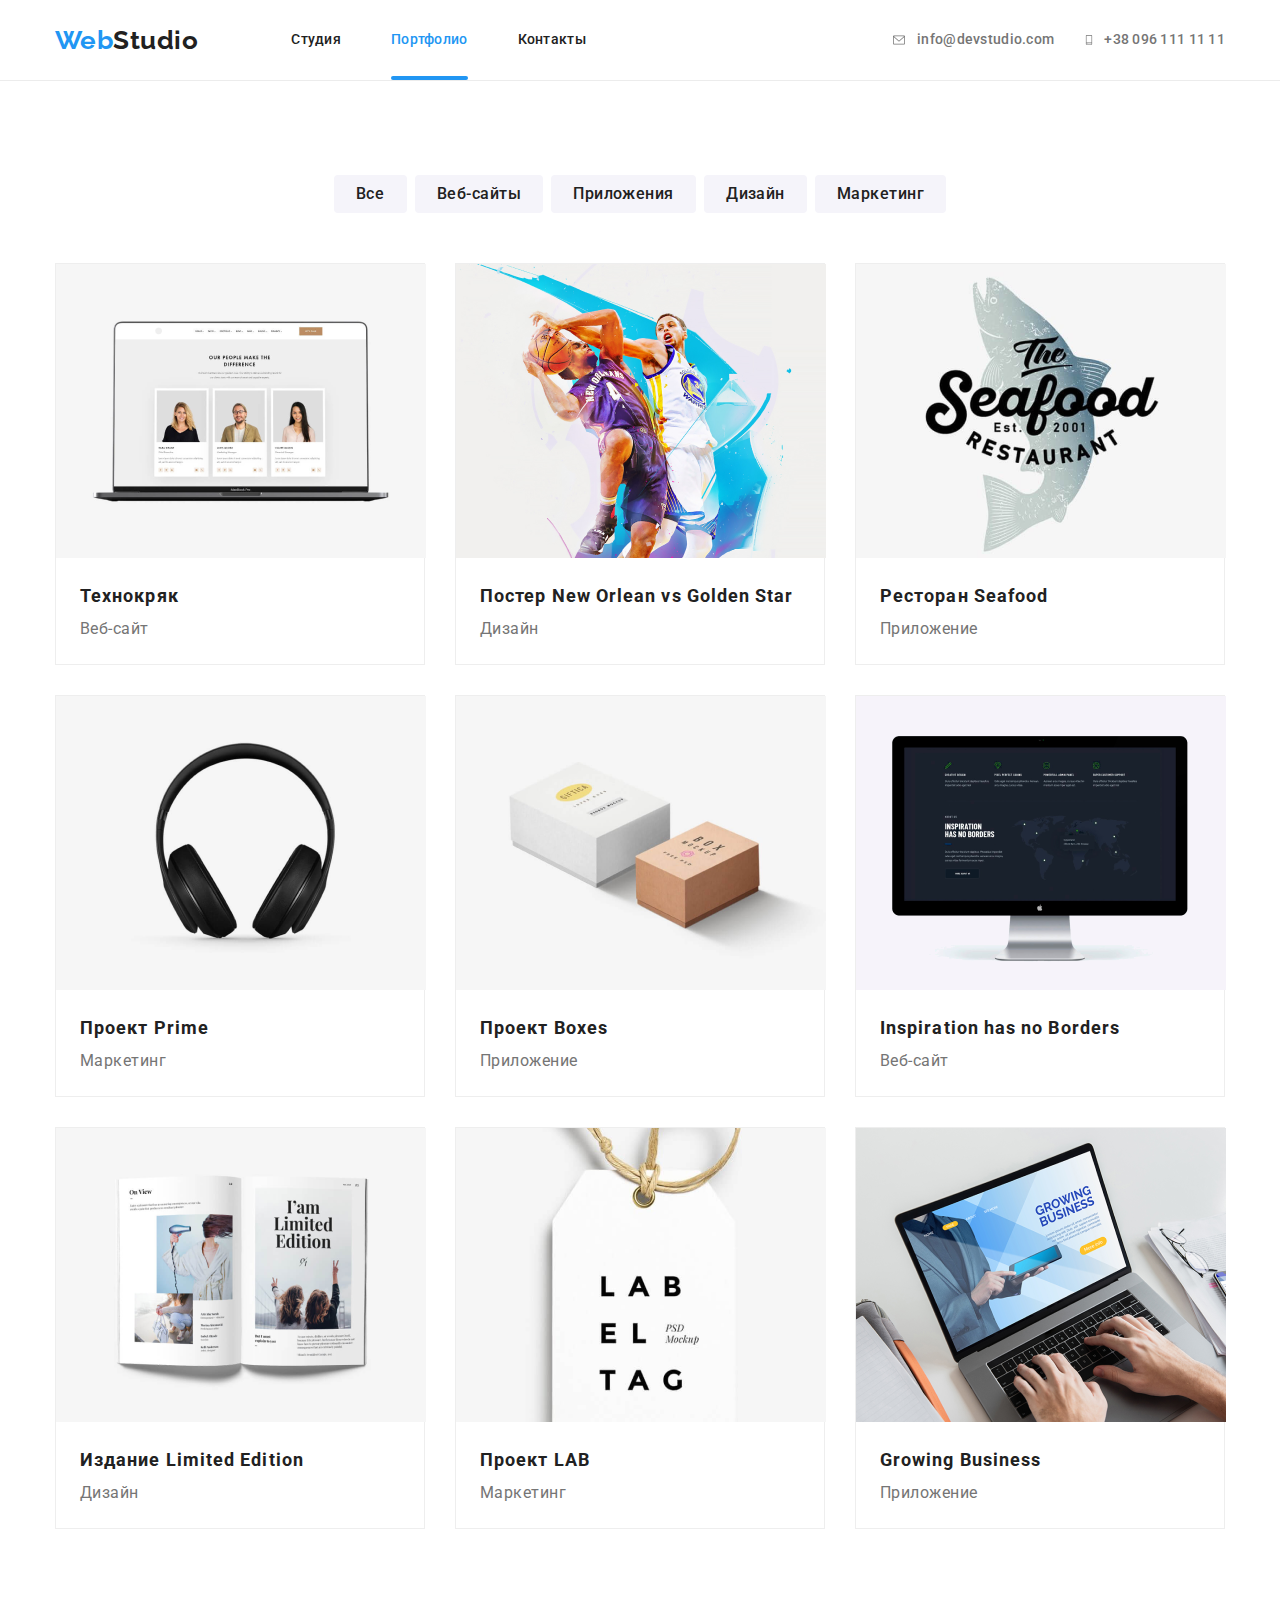
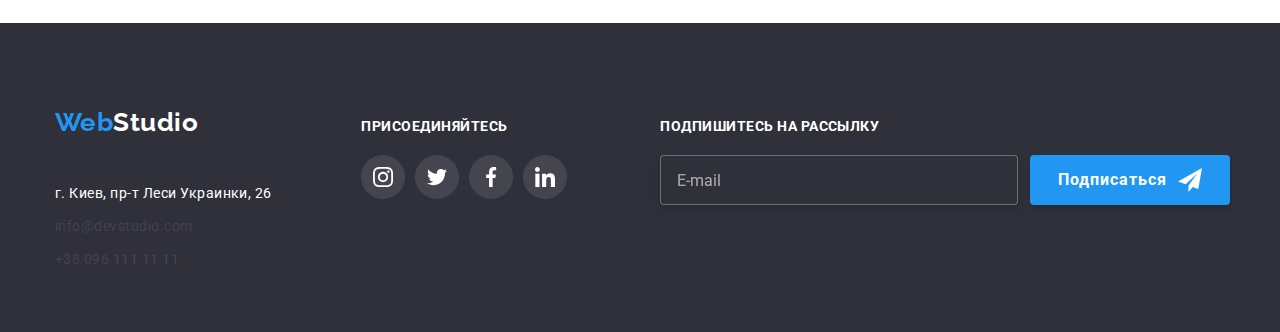
==== portfolio.html @ dbc89865 "В файле index.html подключен минифицированный файл стилей main.min.css из папки css" ====
<!DOCTYPE html>
<html lang="en">

<head>
    <meta charset="UTF-8">
    <meta name="viewport" content="width=device-width, initial-scale=1.0">
    <title>Portfolio</title>
    <link rel="preconnect" href="https://fonts.gstatic.com">
    <link href="https://fonts.googleapis.com/css2?family=Raleway:wght@700&family=Roboto:wght@400;500;700;900&display=swap" rel="stylesheet">
    <link rel="stylesheet" href="https://cdnjs.cloudflare.com/ajax/libs/modern-normalize/1.0.0/modern-normalize.min.css">
    <link rel="stylesheet" href="./css/portfolio.min.css">
</head>

<body>
    <!--Header-->
    <header class="header-page">
        <div class="header container">
            <nav class="main-nav">
                <a class="logo-name" href="./index.html"><span class="first-logo-name">Web</span><span class="second-logo-name">Studio</span> 
                </a>
                <ul class="site-nav list">
                    <li class="item">
                        <a class="link" href="./index.html">Студия</a>
                    </li>
                    <li class="item">
                        <a class="link current" href="./portfolio.html">Портфолио</a>
                    </li>
                    <li class="item">
                        <a class="link" href="">Контакты</a>
                    </li>
                </ul>
            </nav>
        <div class="contact">
            <div class="contact-case">
                <a class="contact link" href="mailto:info@devstudiio.com">
                    <svg class="contact-icon" width="16" height="12">
                        <use href="./imeges/sprite.svg#mail"></use>
                    </svg>
                    info@devstudio.com
                </a>
            </div>
            <div class="contact-case">
                <a class="contact link" href="tel:+380961111111">
                    <svg class="contact-icon" width="10" height="16">
                        <use href="./imeges/sprite.svg#tel"></use>
                    </svg>
                    +38 096 111 11 11
                </a>
            </div>
        </div> 
        </div> 
    </header>

<main>
        <!--projects-->
<section class="section button">
    <div class="container">
        <h2 class="visually-hidden">Портфолио</h2>
        <ul class="button-portfolio list">
            <li  class="link-list item">
                <button class="links-btn oll" type="button">Все</button>
            </li>
            <li  class="link-list item">
                <button class="links-btn web" type="button">Веб-сайты</button>
            </li>
            <li  class="link-list item">
                <button class="links-btn application" type="button">Приложения</button>
            </li>
            <li  class="link-list item">
                <button class="links-btn design" type="button">Дизайн</button>
            </li>
            <li  class="link-list item">
                <button class="links-btn marketing" type="button">Маркетинг</button>
            </li>
        </ul>
        <ul class="button list">
            <li class="button item">
                <a class="button link" href=""> 
                <div class="card-thumb">
                    <img class="card-img" src="./imeges2/img-1.jpg" alt="Технокряк" width="370" height="294">
                    <p class="card-text">Технокряк это современная площадка распространения коронавируса. Компании используют эту платформу для цифрового 
                    шпионажа и атак на защищённые сервера конкурентов.</p>       
                </div>
                <div class="button-list-wrapper">
                <h2 class="project-img">Технокряк</h2>
                <p class="project-type">Веб-сайт</p>     
                </div>
                </a>
            </li> 
            <li class="button item">
                <a class="button link" href="">
                <div class="card-thumb">
                    <img src="./imeges2/img-2.jpg" alt="Постер New Orlean vs Golden Star" width="370" height="294">
                    <p class="card-text">Технокряк это современная площадка распространения коронавируса. Компании используют эту платформу для цифрового 
                    шпионажа и атак на защищённые сервера конкурентов.</p>       
                </div>
                <div class="button-list-wrapper">
                <h2 class="project-img">Постер New Orlean vs Golden Star</h2>
                <p class="project-type">Дизайн</p>
                </div>
                </a>
            </li>
            <li class="button item">
                <a class="button link" href="">
                <div class="card-thumb">
                    <img src="./imeges2/img-3.jpg" alt="Ресторан Seafood" width="370" height="294">
                    <p class="card-text">Технокряк это современная площадка распространения коронавируса. Компании используют эту платформу для цифрового 
                    шпионажа и атак на защищённые сервера конкурентов.</p>       
                </div>
                <div class="button-list-wrapper">
                <h2 class="project-img">Ресторан Seafood</h2>
                <p class="project-type">Приложение</p>
                </div>
                </a>
            </li>
            <li class="button item">
                <a class="button link" href="">
                <div class="card-thumb">
                    <img src="./imeges2/img-4.jpg" alt="Ресторан Seafood" width="370" height="294">
                    <p class="card-text">Технокряк это современная площадка распространения коронавируса. Компании используют эту платформу для цифрового 
                    шпионажа и атак на защищённые сервера конкурентов.</p>       
                    </div>
                <div class="button-list-wrapper">
                <h2 class="project-img">Проект Prime</h2>
                <p class="project-type">Маркетинг</p>
                </div>
                </a>
            </li>
            <li class="button item">
                <a class="button link" href="">
                    <div class="card-thumb">
                        <img src="./imeges2/img-5.jpg" alt="Ресторан Seafood" width="370" height="294">
                        <p class="card-text">Технокряк это современная площадка распространения коронавируса. Компании используют эту платформу для цифрового 
                        шпионажа и атак на защищённые сервера конкурентов.</p>       
                    </div>
                <div class="button-list-wrapper">
                <h2 class="project-img">Проект Boxes</h2>
                <p class="project-type">Приложение</p>
                </div>
                </a>
            </li>
            <li class="button item">
                <a class="button link" href="">
                    <div class="card-thumb">
                        <img src="./imeges2/img-6.jpg" alt="Ресторан Seafood" width="370" height="294">
                        <p class="card-text">Технокряк это современная площадка распространения коронавируса. Компании используют эту платформу для цифрового 
                        шпионажа и атак на защищённые сервера конкурентов.</p>       
                    </div>
                <div class="button-list-wrapper">
                <h2 class="project-img">Inspiration has no Borders</h2>
                <p class="project-type">Веб-сайт</p>
                </div>
                </a>
            </li>
            <li class="button item">
                <a class="button link" href="">
                    <div class="card-thumb">
                        <img src="./imeges2/img-7.jpg" alt="Ресторан Seafood" width="370" height="294">
                        <p class="card-text">Технокряк это современная площадка распространения коронавируса. Компании используют эту платформу для цифрового 
                        шпионажа и атак на защищённые сервера конкурентов.</p>       
                    </div>
                <div class="button-list-wrapper">
                <h2 class="project-img">Издание Limited Edition</h2>
                <p class="project-type">Дизайн</p>
                </div>
                </a>
            </li>
            <li class="button item">
                <a class="button link" href="">
                    <div class="card-thumb">
                        <img src="./imeges2/img-8.jpg" alt="Ресторан Seafood" width="370" height="294">
                        <p class="card-text">Технокряк это современная площадка распространения коронавируса. Компании используют эту платформу для цифрового 
                        шпионажа и атак на защищённые сервера конкурентов.</p>       
                    </div>
                <div class="button-list-wrapper">
                <h2 class="project-img">Проект LAB</h2>
                <p class="project-type">Маркетинг</p>
                </div>
                </a>
            </li>
            <li class="button item">
                <a class="button link" href="">
                    <div class="card-thumb">
                        <img src="./imeges2/img-9.jpg" alt="Ресторан Seafood" width="370" height="294">
                        <p class="card-text">Технокряк это современная площадка распространения коронавируса. Компании используют эту платформу для цифрового 
                        шпионажа и атак на защищённые сервера конкурентов.</p>       
                    </div>
                <div class="button-list-wrapper">
                <h2 class="project-img">Growing Business</h2>
                <p class="project-type">Приложение</p>
                </div>
                </a>
            </li>
            </ul> 
    </div>
</section>
</main>
   <!--contact-->
   <footer class="footer">
    <div class="footer-page container">
        <div class="address-container">
        <a class="logo-name" href="index.html"><span class="first-logo-name">Web</span><span
                class="third-logo-name">Studio</span> </a>
        <address class="address">
            <ul class="address list">
                <li class="item"> <a class="link street" href="https://goo.gl/maps/psgdGGSvyjgULsp37" target="blank">г. Киев, пр-т Леси Украинки, 26</a>
                </li>
                <li class="footer-contact item"><a class="link" href="mailto:info@devstudio.com">info@devstudio.com</a>
                </li>
                <li class="footer-contact item"><a class="link" href="tel:+380961111111">+38 096 111 11 11</a>
                </li>
            </ul>  
        </address>
    </div>
    <div class="join">
        <p class="transition">Присоединяйтесь</p>
        <ul class="social-list list">
            <li class="social-list item">
                <a class="footer-social-list link" href="https://www.instagram.com/" target="_blank" rel="noreferrer noopener">
                    <svg class="footer-social-list-icon" width="20px" height="20px">
                        <use href="./imeges/sprite.svg#instagram"></use>
                    </svg>
                </a>
            </li>
            <li class="social-list item">
                <a class="footer-social-list link" href="https://www.twitter.com/" target="_blank" rel="noreferrer noopener">
                    <svg class="footer-social-list-icon" width="20px" height="20px">
                        <use href="./imeges/sprite.svg#twitter"></use>
                    </svg>
                </a>
            </li>
            <li class="social-list item">
                <a class="footer-social-list link" href="https://www.facebook.com/" target="_blank" rel="noreferrer noopener">
                    <svg class="footer-social-list-icon" width="20px" height="20px">
                        <use href="./imeges/sprite.svg#facebook"></use>
                    </svg>
                </a>
            </li>
            <li class="social-list item">
                <a class="footer-social-list link" href="https://www.linkedin.com/" target="_blank" rel="noreferrer noopener">
                    <svg class="footer-social-list-icon" width="20px" height="20px">
                        <use href="./imeges/sprite.svg#linkedin"></use>
                    </svg>
                </a>
            </li>
        </ul>
    </div>
    <form action="" class="subscribe-box">
        <div class="subscribe">
         <p class="transition">Подпишитесь на рассылку</p>
         <input class="subscribe-email" type="text" name="email" placeholder="E-mail">
     </div>
     <button class="modal-form-btn" type="submit">Подписаться 
         <svg class="icon-send" width="24px" height="24px"><use href="./imeges/sprite.svg#icon-send"></use></svg>
     </button> 
 </form>
 </div>
 </div>
</footer>
</body>

</html>
---- css/portfolio.min.css ----
.header-page{border-bottom:1px solid #ececec;background-color:var(--white)}.header.container{display:flex;align-items:center}.logo-name{margin-right:93px;padding-top:24px;padding-bottom:24px;font-family:Raleway, sans-serif;font-weight:700;font-size:26px;line-height:1.19;text-decoration:none}.first-logo-name{color:var(--accent-text)}.second-logo-name{color:var(--main-text-color)}.main-nav{display:flex;align-items:center}.site-nav.list{display:flex;margin-top:0;margin-bottom:0}.site-nav .link{display:block;padding-top:32px;padding-bottom:32px;color:var(--main-text-color);transition:color color var(--timing-fn)}.site-nav .link:hover,.site-nav .link:focus{color:var(--accent-text)}.site-nav .item:not(:last-child){margin-right:50px}.contact{display:flex;margin-left:auto;color:var(--title-text-color)}.contact-icon{fill:currentColor}.contact-case:not(:last-child){margin-right:30px}.contact.link{align-items:center;padding-top:32px;padding-bottom:32px;transition:color var(--timing-fn)}.contact-icon{margin-right:10px}.contact.link:hover,.contact.link:focus{color:var(--accent-text);transition:color var(--timing-fn)}.contact.link:hover .contact-icon,.contact.link:focus .contact-icon{fill:var(--accent-text)}.contact-case{display:flex;align-items:center}.site-nav.list{padding-left:0}.site-nav.list,.contact.link{font-weight:500;font-size:14px;line-height:1.14;letter-spacing:0.02em}.link.current{color:var(--accent-text);position:relative}.link.current::after{position:absolute;bottom:0;left:0;display:block;content:"";width:100%;height:4px;background-color:var(--accent-text);border-radius:2px}.social-list.list{display:flex;justify-content:space-between;width:206px;margin:0 auto;margin-bottom:30px;padding-left:0}.social-list.link{display:flex;justify-content:center;align-items:center;width:44px;height:44px;border-radius:50%;transition:background-color var(--timing-fn)}.social-list-icon{fill:#afb1b8;transition:fill var(--timing-fn)}.social-list.link:hover,.social-list.link:focus{background-color:var(--accent-text);transition:background-color 250ms cubic-bezier(0.4, 0, 0.2, 1)}.social-list.link:hover .social-list-icon,.social-list.link:focus .social-list-icon{fill:var(--white);transition:fill var(--timing-fn)}.footer{padding-top:60px;padding-bottom:60px;background-color:var(--background-hero-section)}.footer-page.container{display:flex;align-items:baseline}.address-container>.logo-name{margin-bottom:20px;display:block}.third-logo-name{color:#ffffff}.address-container{margin-right:70px}.address{color:var(--white);font-style:normal;font-weight:400;font-size:14px;line-height:1.7}.address>.list{padding-left:0;margin-top:0;margin-bottom:0}.address.list>.item:not(:last-child){margin-bottom:9px}.footer-contact.item{display:block}.address.list .link.street{color:var(--white)}.address.list .link{color:var(--footer-link-color)}.transition{margin-top:0;margin-bottom:20px;text-transform:uppercase;color:var(--white);font-weight:700;font-size:14px;line-height:1.14}.join{margin-right:93px}.join .social-list.list{margin-bottom:0}.footer-social-list.link{display:flex;justify-content:center;align-items:center;background-color:var(--footer-link-color);border-radius:50%;width:44px;height:44px;transition:background-color var(--timing-fn)}.footer-social-list.link:focus,.footer-social-list.link:hover{background-color:var(--accent-text);transition:background-color var(--timing-fn)}.footer-social-list-icon{fill:var(--white)}.subscribe-box{display:flex;align-items:flex-end}.subscribe{margin-right:12px}.subscribe-email{padding-left:16px;width:358px;height:50px;border:1px solid rgba(255,255,255,0.3);filter:drop-shadow(0px 4px 4px rgba(0,0,0,0.15));border-radius:4px;background-color:var(--background-hero-section)}.subscribe-email::placeholder{font-weight:400;font-size:16px;line-height:1.25;color:rgba(255,255,255,0.6)}.subscribe-email:focus{outline:none}.icon-send{fill:currentColor}.subscribe-box .modal-form-btn{display:flex;justify-content:space-between;align-items:center;padding:10px 28px}.modal-form-btn{display:inline-block;padding:10px 32px;border-radius:4px;box-shadow:0px 4px 4px rgba(0,0,0,0.15);border:0px solid transparent;min-width:200px;color:var(--white);background-color:var(--accent-text);font-family:Roboto, sans-serif;font-weight:700;font-size:16px;line-height:1.88;letter-spacing:0.06em;cursor:pointer}.section.button{padding-top:94px;padding-bottom:94px}.button-portfolio.list{display:flex;justify-content:center;margin-top:0;margin-bottom:50px;padding-left:0}.button-portfolio .links-btn{display:inline-block;color:var(--main-text-color);background-color:var(--background-team-section);border-radius:4px;border:0 solid transparent;padding:6px 22px;font-family:Roboto;font-weight:500;font-size:16px;line-height:1.63;letter-spacing:0.03em;transition:background-color var(--timing-fn)}.button-portfolio .links-btn:hover,.button-portfolio .links-btn:focus{box-sizing:border-box;color:var(--white);background-color:var(--accent-text);box-shadow:0px 3px 1px rgba(0,0,0,0.1),0px 1px 2px rgba(0,0,0,0.08),0px 2px 2px rgba(0,0,0,0.12);cursor:pointer;transition:background-color var(--timing-fn)}.button-portfolio.list>.link-list.item:not(:last-child){margin-right:8px}.links-btn.oll{min-width:73px}.links-btn.web{min-width:128px}.links-btn.application{min-width:145px}.links-btn.design{min-width:103px}.links-btn.marketing{min-width:130px}.button.list{display:flex;flex-wrap:wrap;margin-top:0;margin-bottom:0;padding-left:0}.button.item{width:calc((100% - 60px) / 3);margin-right:30px;border:1px solid #eeeeee}.button.item:nth-child(3n){margin-right:0}.button.item:not(:nth-last-child(-n+3)){margin-bottom:30px}.button.link{display:inline-block;transition:box-shadow var(--timing-fn)}.button.link:hover,.button.link:focus{box-shadow:0px 1px 1px rgba(0,0,0,0.12),0px 4px 4px rgba(0,0,0,0.06),1px 4px 6px rgba(0,0,0,0.16);cursor:pointer;transition:box-shadow var(--timing-fn)}.card-thumb{position:relative;overflow:hidden}.card-thumb::before{content:'';position:absolute;width:100%;height:100%;background-color:rgba(33,150,243,0.9);transform:translateY(100%);transition:transform var(--timing-fn)}.button.link:hover .card-thumb::before,.button.link:focus .card-thumb::before{transform:translateY(0);transition:transform var(--timing-fn)}.card-text{position:absolute;top:63px;left:24px;width:322px;margin:0;padding:0;font-weight:400;font-size:18px;line-height:1.56;color:var(--white);transform:translateY(163%);transition:transform var(--timing-fn)}.button.link:hover .card-text,.button.link:focus .card-text{transform:translateY(0);transition:transform var(--timing-fn)}.button-list-wrapper{padding:20px 24px}.project-img{margin-top:0;margin-bottom:0;color:var(--main-text-color);font-weight:700;font-size:18px;line-height:2;letter-spacing:0.06em}.project-type{margin-top:0;margin-bottom:0;color:var(--title-text-color);font-weight:400;font-size:16px;line-height:1.88}body{background-color:var(--background-priority-section);color:var(--main-text-color);font-family:Roboto, sans-serif;letter-spacing:0.03em}.list{list-style:none}.link{text-decoration:none;transition:color var(--timing-fn)}.section-title{margin-top:0;margin-bottom:50px;color:var(--main-text-color);font-weight:700;font-size:36px;line-height:1.16;text-align:center}.section{padding-bottom:94px}.container{margin-left:auto;margin-right:auto;padding-left:15px;padding-right:15px;width:1200px}img{display:block}:root{--main-text-color: #212121;--title-text-color: #757575;--accent-text: #2196f3;--white: #ffffff;--background-body-section: #e5e5e5;--background-team-section: #f5f4fa;--background-hero-section: #2f303a;--footer-link-color: rgba(255, 255, 255, 0.6);--footer-link-color: rgb(255, 255, 255, 0.1);--timing-fn: 250ms cubic-bezier(0.4, 0, 0.2, 1)}.visually-hidden{position:absolute;width:1px;height:1px;margin:-1px;border:0;padding:0;white-space:nowrap;clip-path:inset(100%);clip:rect(0 0 0 0);overflow:hidden}
/*# sourceMappingURL=portfolio.min.css.map */
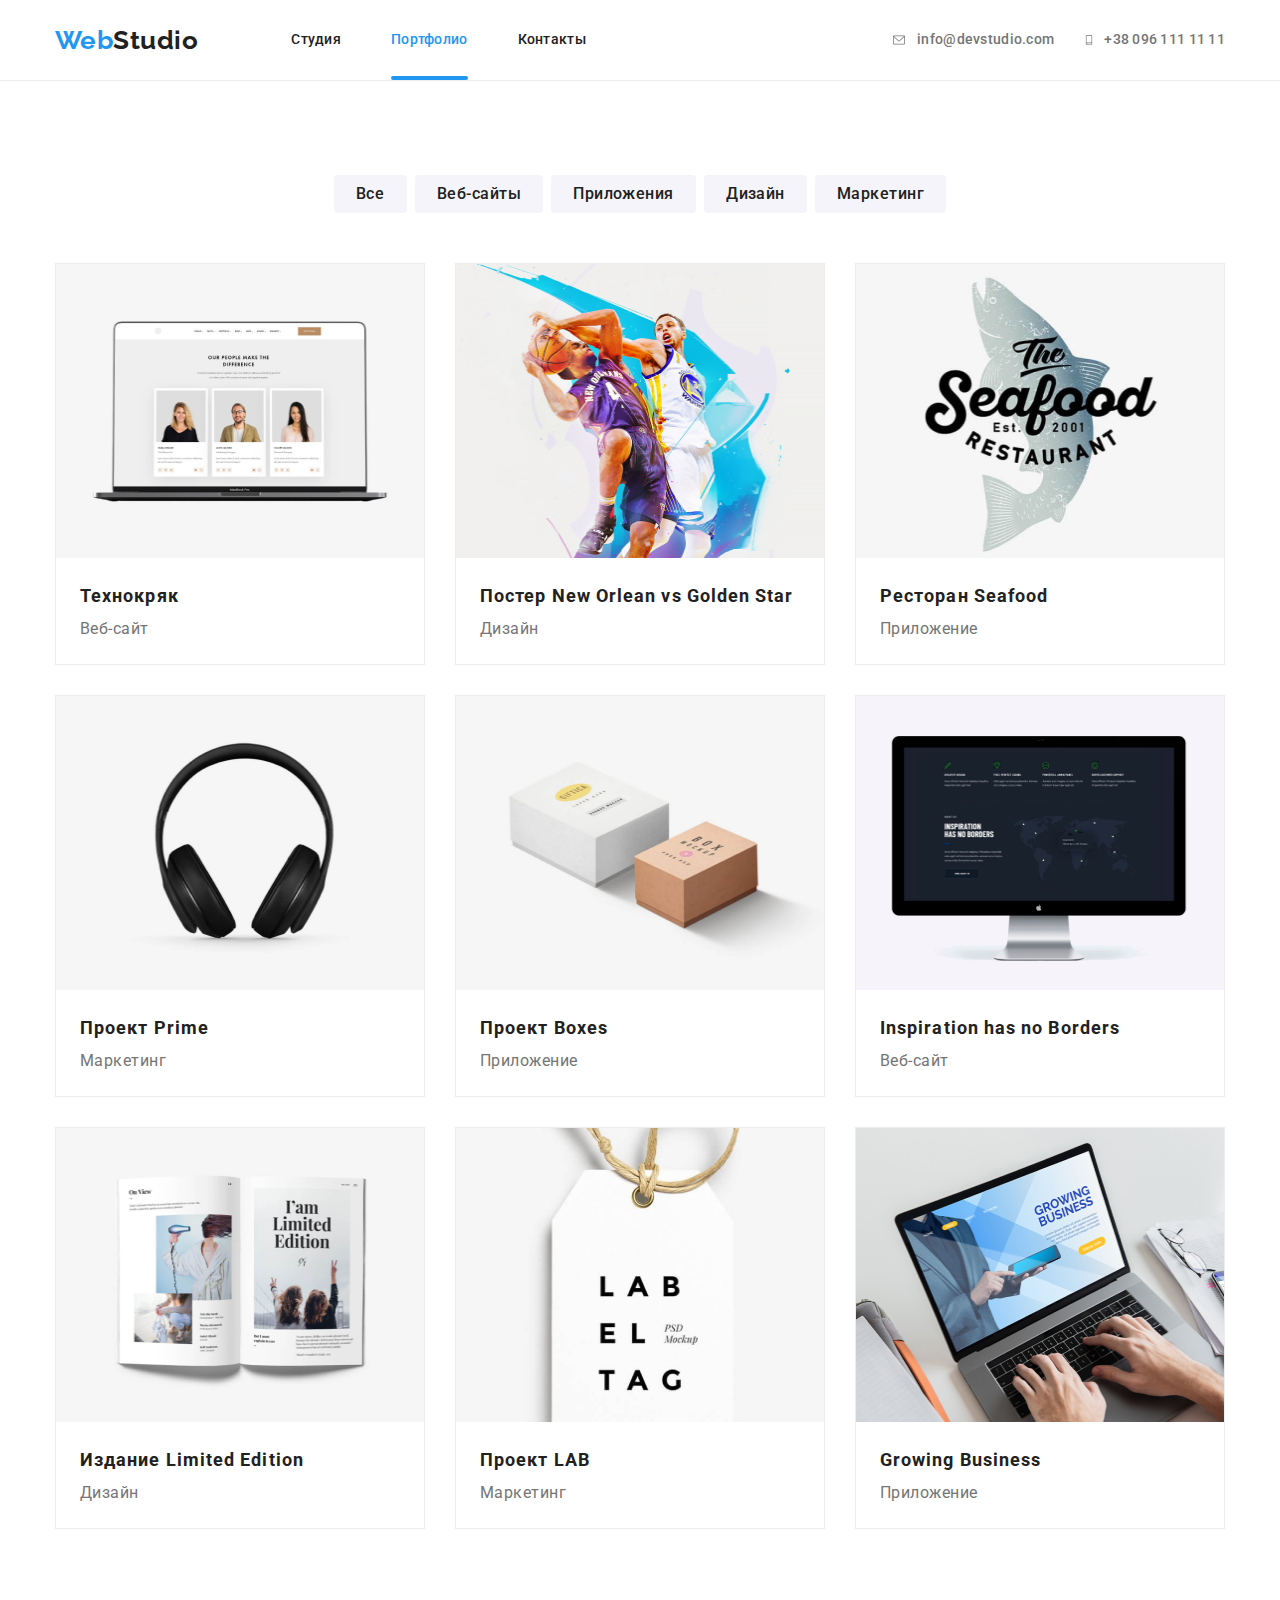
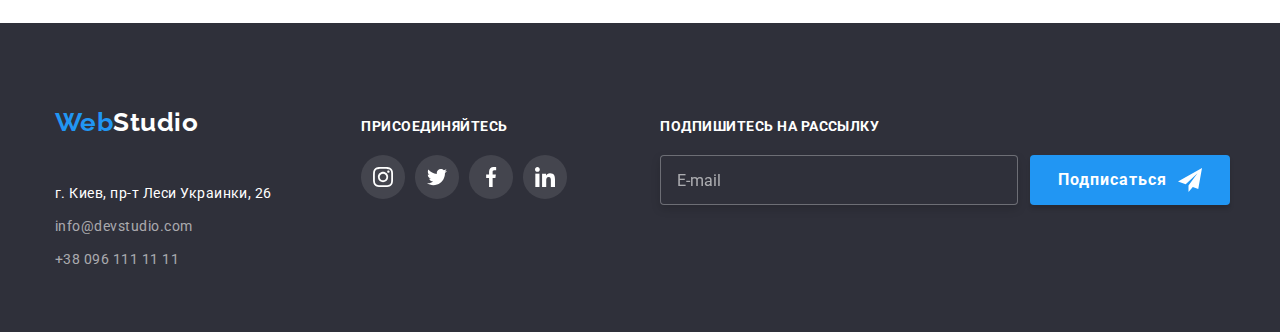
==== commit 0adeeefb: "внесены изменения в шрифты" ====
--- a/portfolio.html
+++ b/portfolio.html
@@ -77,7 +77,7 @@
             <li class="button item">
                 <a class="button link" href=""> 
                 <div class="card-thumb">
-                    <img class="card-img" src="./imeges2/img-1.jpg" alt="Технокряк" width="370" height="294">
+                    <img class="card-img" src="./imeges2/img-1.jpg" alt="Технокряк" width="368" height="294">
                     <p class="card-text">Технокряк это современная площадка распространения коронавируса. Компании используют эту платформу для цифрового 
                     шпионажа и атак на защищённые сервера конкурентов.</p>       
                 </div>
@@ -90,7 +90,7 @@
             <li class="button item">
                 <a class="button link" href="">
                 <div class="card-thumb">
-                    <img src="./imeges2/img-2.jpg" alt="Постер New Orlean vs Golden Star" width="370" height="294">
+                    <img src="./imeges2/img-2.jpg" alt="Постер New Orlean vs Golden Star" width="368" height="294">
                     <p class="card-text">Технокряк это современная площадка распространения коронавируса. Компании используют эту платформу для цифрового 
                     шпионажа и атак на защищённые сервера конкурентов.</p>       
                 </div>
@@ -103,7 +103,7 @@
             <li class="button item">
                 <a class="button link" href="">
                 <div class="card-thumb">
-                    <img src="./imeges2/img-3.jpg" alt="Ресторан Seafood" width="370" height="294">
+                    <img src="./imeges2/img-3.jpg" alt="Ресторан Seafood" width="368" height="294">
                     <p class="card-text">Технокряк это современная площадка распространения коронавируса. Компании используют эту платформу для цифрового 
                     шпионажа и атак на защищённые сервера конкурентов.</p>       
                 </div>
@@ -116,7 +116,7 @@
             <li class="button item">
                 <a class="button link" href="">
                 <div class="card-thumb">
-                    <img src="./imeges2/img-4.jpg" alt="Ресторан Seafood" width="370" height="294">
+                    <img src="./imeges2/img-4.jpg" alt="Ресторан Seafood" width="368" height="294">
                     <p class="card-text">Технокряк это современная площадка распространения коронавируса. Компании используют эту платформу для цифрового 
                     шпионажа и атак на защищённые сервера конкурентов.</p>       
                     </div>
@@ -129,7 +129,7 @@
             <li class="button item">
                 <a class="button link" href="">
                     <div class="card-thumb">
-                        <img src="./imeges2/img-5.jpg" alt="Ресторан Seafood" width="370" height="294">
+                        <img src="./imeges2/img-5.jpg" alt="Ресторан Seafood" width="368" height="294">
                         <p class="card-text">Технокряк это современная площадка распространения коронавируса. Компании используют эту платформу для цифрового 
                         шпионажа и атак на защищённые сервера конкурентов.</p>       
                     </div>
@@ -142,7 +142,7 @@
             <li class="button item">
                 <a class="button link" href="">
                     <div class="card-thumb">
-                        <img src="./imeges2/img-6.jpg" alt="Ресторан Seafood" width="370" height="294">
+                        <img src="./imeges2/img-6.jpg" alt="Ресторан Seafood" width="368" height="294">
                         <p class="card-text">Технокряк это современная площадка распространения коронавируса. Компании используют эту платформу для цифрового 
                         шпионажа и атак на защищённые сервера конкурентов.</p>       
                     </div>
@@ -155,7 +155,7 @@
             <li class="button item">
                 <a class="button link" href="">
                     <div class="card-thumb">
-                        <img src="./imeges2/img-7.jpg" alt="Ресторан Seafood" width="370" height="294">
+                        <img src="./imeges2/img-7.jpg" alt="Ресторан Seafood" width="368" height="294">
                         <p class="card-text">Технокряк это современная площадка распространения коронавируса. Компании используют эту платформу для цифрового 
                         шпионажа и атак на защищённые сервера конкурентов.</p>       
                     </div>
@@ -168,7 +168,7 @@
             <li class="button item">
                 <a class="button link" href="">
                     <div class="card-thumb">
-                        <img src="./imeges2/img-8.jpg" alt="Ресторан Seafood" width="370" height="294">
+                        <img src="./imeges2/img-8.jpg" alt="Ресторан Seafood" width="368" height="294">
                         <p class="card-text">Технокряк это современная площадка распространения коронавируса. Компании используют эту платформу для цифрового 
                         шпионажа и атак на защищённые сервера конкурентов.</p>       
                     </div>
@@ -181,7 +181,7 @@
             <li class="button item">
                 <a class="button link" href="">
                     <div class="card-thumb">
-                        <img src="./imeges2/img-9.jpg" alt="Ресторан Seafood" width="370" height="294">
+                        <img src="./imeges2/img-9.jpg" alt="Ресторан Seafood" width="368" height="294">
                         <p class="card-text">Технокряк это современная площадка распространения коронавируса. Компании используют эту платформу для цифрового 
                         шпионажа и атак на защищённые сервера конкурентов.</p>       
                     </div>
--- a/css/portfolio.min.css
+++ b/css/portfolio.min.css
@@ -1,2 +1,2 @@
-.header-page{border-bottom:1px solid #ececec;background-color:var(--white)}.header.container{display:flex;align-items:center}.logo-name{margin-right:93px;padding-top:24px;padding-bottom:24px;font-family:Raleway, sans-serif;font-weight:700;font-size:26px;line-height:1.19;text-decoration:none}.first-logo-name{color:var(--accent-text)}.second-logo-name{color:var(--main-text-color)}.main-nav{display:flex;align-items:center}.site-nav.list{display:flex;margin-top:0;margin-bottom:0}.site-nav .link{display:block;padding-top:32px;padding-bottom:32px;color:var(--main-text-color);transition:color color var(--timing-fn)}.site-nav .link:hover,.site-nav .link:focus{color:var(--accent-text)}.site-nav .item:not(:last-child){margin-right:50px}.contact{display:flex;margin-left:auto;color:var(--title-text-color)}.contact-icon{fill:currentColor}.contact-case:not(:last-child){margin-right:30px}.contact.link{align-items:center;padding-top:32px;padding-bottom:32px;transition:color var(--timing-fn)}.contact-icon{margin-right:10px}.contact.link:hover,.contact.link:focus{color:var(--accent-text);transition:color var(--timing-fn)}.contact.link:hover .contact-icon,.contact.link:focus .contact-icon{fill:var(--accent-text)}.contact-case{display:flex;align-items:center}.site-nav.list{padding-left:0}.site-nav.list,.contact.link{font-weight:500;font-size:14px;line-height:1.14;letter-spacing:0.02em}.link.current{color:var(--accent-text);position:relative}.link.current::after{position:absolute;bottom:0;left:0;display:block;content:"";width:100%;height:4px;background-color:var(--accent-text);border-radius:2px}.social-list.list{display:flex;justify-content:space-between;width:206px;margin:0 auto;margin-bottom:30px;padding-left:0}.social-list.link{display:flex;justify-content:center;align-items:center;width:44px;height:44px;border-radius:50%;transition:background-color var(--timing-fn)}.social-list-icon{fill:#afb1b8;transition:fill var(--timing-fn)}.social-list.link:hover,.social-list.link:focus{background-color:var(--accent-text);transition:background-color 250ms cubic-bezier(0.4, 0, 0.2, 1)}.social-list.link:hover .social-list-icon,.social-list.link:focus .social-list-icon{fill:var(--white);transition:fill var(--timing-fn)}.footer{padding-top:60px;padding-bottom:60px;background-color:var(--background-hero-section)}.footer-page.container{display:flex;align-items:baseline}.address-container>.logo-name{margin-bottom:20px;display:block}.third-logo-name{color:#ffffff}.address-container{margin-right:70px}.address{color:var(--white);font-style:normal;font-weight:400;font-size:14px;line-height:1.7}.address>.list{padding-left:0;margin-top:0;margin-bottom:0}.address.list>.item:not(:last-child){margin-bottom:9px}.footer-contact.item{display:block}.address.list .link.street{color:var(--white)}.address.list .link{color:var(--footer-link-color)}.transition{margin-top:0;margin-bottom:20px;text-transform:uppercase;color:var(--white);font-weight:700;font-size:14px;line-height:1.14}.join{margin-right:93px}.join .social-list.list{margin-bottom:0}.footer-social-list.link{display:flex;justify-content:center;align-items:center;background-color:var(--footer-link-color);border-radius:50%;width:44px;height:44px;transition:background-color var(--timing-fn)}.footer-social-list.link:focus,.footer-social-list.link:hover{background-color:var(--accent-text);transition:background-color var(--timing-fn)}.footer-social-list-icon{fill:var(--white)}.subscribe-box{display:flex;align-items:flex-end}.subscribe{margin-right:12px}.subscribe-email{padding-left:16px;width:358px;height:50px;border:1px solid rgba(255,255,255,0.3);filter:drop-shadow(0px 4px 4px rgba(0,0,0,0.15));border-radius:4px;background-color:var(--background-hero-section)}.subscribe-email::placeholder{font-weight:400;font-size:16px;line-height:1.25;color:rgba(255,255,255,0.6)}.subscribe-email:focus{outline:none}.icon-send{fill:currentColor}.subscribe-box .modal-form-btn{display:flex;justify-content:space-between;align-items:center;padding:10px 28px}.modal-form-btn{display:inline-block;padding:10px 32px;border-radius:4px;box-shadow:0px 4px 4px rgba(0,0,0,0.15);border:0px solid transparent;min-width:200px;color:var(--white);background-color:var(--accent-text);font-family:Roboto, sans-serif;font-weight:700;font-size:16px;line-height:1.88;letter-spacing:0.06em;cursor:pointer}.section.button{padding-top:94px;padding-bottom:94px}.button-portfolio.list{display:flex;justify-content:center;margin-top:0;margin-bottom:50px;padding-left:0}.button-portfolio .links-btn{display:inline-block;color:var(--main-text-color);background-color:var(--background-team-section);border-radius:4px;border:0 solid transparent;padding:6px 22px;font-family:Roboto;font-weight:500;font-size:16px;line-height:1.63;letter-spacing:0.03em;transition:background-color var(--timing-fn)}.button-portfolio .links-btn:hover,.button-portfolio .links-btn:focus{box-sizing:border-box;color:var(--white);background-color:var(--accent-text);box-shadow:0px 3px 1px rgba(0,0,0,0.1),0px 1px 2px rgba(0,0,0,0.08),0px 2px 2px rgba(0,0,0,0.12);cursor:pointer;transition:background-color var(--timing-fn)}.button-portfolio.list>.link-list.item:not(:last-child){margin-right:8px}.links-btn.oll{min-width:73px}.links-btn.web{min-width:128px}.links-btn.application{min-width:145px}.links-btn.design{min-width:103px}.links-btn.marketing{min-width:130px}.button.list{display:flex;flex-wrap:wrap;margin-top:0;margin-bottom:0;padding-left:0}.button.item{width:calc((100% - 60px) / 3);margin-right:30px;border:1px solid #eeeeee}.button.item:nth-child(3n){margin-right:0}.button.item:not(:nth-last-child(-n+3)){margin-bottom:30px}.button.link{display:inline-block;transition:box-shadow var(--timing-fn)}.button.link:hover,.button.link:focus{box-shadow:0px 1px 1px rgba(0,0,0,0.12),0px 4px 4px rgba(0,0,0,0.06),1px 4px 6px rgba(0,0,0,0.16);cursor:pointer;transition:box-shadow var(--timing-fn)}.card-thumb{position:relative;overflow:hidden}.card-thumb::before{content:'';position:absolute;width:100%;height:100%;background-color:rgba(33,150,243,0.9);transform:translateY(100%);transition:transform var(--timing-fn)}.button.link:hover .card-thumb::before,.button.link:focus .card-thumb::before{transform:translateY(0);transition:transform var(--timing-fn)}.card-text{position:absolute;top:63px;left:24px;width:322px;margin:0;padding:0;font-weight:400;font-size:18px;line-height:1.56;color:var(--white);transform:translateY(163%);transition:transform var(--timing-fn)}.button.link:hover .card-text,.button.link:focus .card-text{transform:translateY(0);transition:transform var(--timing-fn)}.button-list-wrapper{padding:20px 24px}.project-img{margin-top:0;margin-bottom:0;color:var(--main-text-color);font-weight:700;font-size:18px;line-height:2;letter-spacing:0.06em}.project-type{margin-top:0;margin-bottom:0;color:var(--title-text-color);font-weight:400;font-size:16px;line-height:1.88}body{background-color:var(--background-priority-section);color:var(--main-text-color);font-family:Roboto, sans-serif;letter-spacing:0.03em}.list{list-style:none}.link{text-decoration:none;transition:color var(--timing-fn)}.section-title{margin-top:0;margin-bottom:50px;color:var(--main-text-color);font-weight:700;font-size:36px;line-height:1.16;text-align:center}.section{padding-bottom:94px}.container{margin-left:auto;margin-right:auto;padding-left:15px;padding-right:15px;width:1200px}img{display:block}:root{--main-text-color: #212121;--title-text-color: #757575;--accent-text: #2196f3;--white: #ffffff;--background-body-section: #e5e5e5;--background-team-section: #f5f4fa;--background-hero-section: #2f303a;--footer-link-color: rgba(255, 255, 255, 0.6);--footer-link-color: rgb(255, 255, 255, 0.1);--timing-fn: 250ms cubic-bezier(0.4, 0, 0.2, 1)}.visually-hidden{position:absolute;width:1px;height:1px;margin:-1px;border:0;padding:0;white-space:nowrap;clip-path:inset(100%);clip:rect(0 0 0 0);overflow:hidden}
+:root{--main-text-color: #212121;--title-text-color: #757575;--accent-text: #2196f3;--white: #ffffff;--background-body-section: #e5e5e5;--background-team-section: #f5f4fa;--background-hero-section: #2f303a;--footer-link-color: rgba(255, 255, 255, 0.6);--footer-background-color: rgb(255, 255, 255, 0.1);--timing-fn: 250ms cubic-bezier(0.4, 0, 0.2, 1);--main-font: Roboto, sans-serif;--secondary-font: Raleway, sans-serif;--main-letter-spacing: 0.03em}.visually-hidden{position:absolute;width:1px;height:1px;margin:-1px;border:0;padding:0;white-space:nowrap;clip-path:inset(100%);clip:rect(0 0 0 0);overflow:hidden}.header-page{border-bottom:1px solid #ececec;background-color:var(--white)}.header.container{display:flex;align-items:center}.logo-name{margin-right:93px;padding-top:24px;padding-bottom:24px;font-family:var(--secondary-font);font-weight:700;font-size:26px;line-height:1.19;text-decoration:none}.first-logo-name{color:var(--accent-text)}.second-logo-name{color:var(--main-text-color)}.main-nav{display:flex;align-items:center}.site-nav.list{display:flex;margin-top:0;margin-bottom:0}.site-nav .link{display:block;padding-top:32px;padding-bottom:32px;color:var(--main-text-color);transition:color var(--timing-fn)}.site-nav .link:hover,.site-nav .link:focus{color:var(--accent-text)}.site-nav .item:not(:last-child){margin-right:50px}.contact{display:flex;margin-left:auto;color:var(--title-text-color)}.contact-icon{fill:currentColor}.contact-case:not(:last-child){margin-right:30px}.contact.link{align-items:center;padding-top:32px;padding-bottom:32px;transition:color var(--timing-fn)}.contact-icon{margin-right:10px}.contact.link:hover,.contact.link:focus{color:var(--accent-text);transition:color var(--timing-fn)}.contact.link:hover .contact-icon,.contact.link:focus .contact-icon{fill:var(--accent-text)}.contact-case{display:flex;align-items:center}.site-nav.list{padding-left:0}.site-nav.list,.contact.link{font-weight:500;font-size:14px;line-height:1.14;letter-spacing:0.02em}.link.current{color:var(--accent-text);position:relative}.link.current::after{position:absolute;bottom:0;left:0;display:block;content:"";width:100%;height:4px;background-color:var(--accent-text);border-radius:2px}.social-list.list{display:flex;justify-content:space-between;width:206px;margin:0 auto;margin-bottom:30px;padding-left:0}.social-list.link{display:flex;justify-content:center;align-items:center;width:44px;height:44px;border-radius:50%;transition:background-color var(--timing-fn)}.social-list-icon{fill:#afb1b8;transition:fill var(--timing-fn)}.social-list.link:hover,.social-list.link:focus{background-color:var(--accent-text);transition:background-color 250ms cubic-bezier(0.4, 0, 0.2, 1)}.social-list.link:hover .social-list-icon,.social-list.link:focus .social-list-icon{fill:var(--white);transition:fill var(--timing-fn)}.footer{padding-top:60px;padding-bottom:60px;background-color:var(--background-hero-section)}.footer-page.container{display:flex;align-items:baseline}.address-container>.logo-name{margin-bottom:20px;display:block}.third-logo-name{color:#ffffff}.address-container{margin-right:70px}.address{color:var(--white);font-style:normal;font-weight:400;font-size:14px;line-height:1.7}.address>.list{padding-left:0;margin-top:0;margin-bottom:0}.address.list>.item:not(:last-child){margin-bottom:9px}.footer-contact.item{display:block}.address.list .link.street{color:var(--white)}.address.list .link{color:var(--footer-link-color)}.transition{margin-top:0;margin-bottom:20px;text-transform:uppercase;color:var(--white);font-weight:700;font-size:14px;line-height:1.14}.join{margin-right:93px}.join .social-list.list{margin-bottom:0}.footer-social-list.link{display:flex;justify-content:center;align-items:center;background-color:var(--footer-background-color);border-radius:50%;width:44px;height:44px;transition:background-color var(--timing-fn)}.footer-social-list.link:focus,.footer-social-list.link:hover{background-color:var(--accent-text);transition:background-color var(--timing-fn)}.footer-social-list-icon{fill:var(--white)}.subscribe-box{display:flex;align-items:flex-end}.subscribe{margin-right:12px}.subscribe-email{padding-left:16px;width:358px;height:50px;border:1px solid rgba(255,255,255,0.3);filter:drop-shadow(0px 4px 4px rgba(0,0,0,0.15));border-radius:4px;background-color:var(--background-hero-section)}.subscribe-email::placeholder{font-weight:400;font-size:16px;line-height:1.25;color:var(--footer-link-color)}.subscribe-email:focus{outline:none}.icon-send{fill:currentColor}.subscribe-box .modal-form-btn{display:flex;justify-content:space-between;align-items:center;padding:10px 28px}.modal-form-btn{display:inline-block;padding:10px 32px;border-radius:4px;box-shadow:0px 4px 4px rgba(0,0,0,0.15);border:0px solid transparent;min-width:200px;color:var(--white);background-color:var(--accent-text);font-family:var(--main-font);font-weight:700;font-size:16px;line-height:1.88;letter-spacing:0.06em;cursor:pointer}.section.button{padding-top:94px;padding-bottom:94px}.button-portfolio.list{display:flex;justify-content:center;margin-top:0;margin-bottom:50px;padding-left:0}.button-portfolio .links-btn{display:inline-block;color:var(--main-text-color);background-color:var(--background-team-section);border-radius:4px;border:0 solid transparent;padding:6px 22px;font-family:var(--main-font);font-weight:500;font-size:16px;line-height:1.63;letter-spacing:var(--main-letter-spacing);transition:background-color var(--timing-fn)}.button-portfolio .links-btn:hover,.button-portfolio .links-btn:focus{box-sizing:border-box;color:var(--white);background-color:var(--accent-text);box-shadow:0px 3px 1px rgba(0,0,0,0.1),0px 1px 2px rgba(0,0,0,0.08),0px 2px 2px rgba(0,0,0,0.12);cursor:pointer;transition:background-color var(--timing-fn)}.button-portfolio.list>.link-list.item:not(:last-child){margin-right:8px}.links-btn.oll{min-width:73px}.links-btn.web{min-width:128px}.links-btn.application{min-width:145px}.links-btn.design{min-width:103px}.links-btn.marketing{min-width:130px}.button.list{display:flex;flex-wrap:wrap;margin-top:0;margin-bottom:0;padding-left:0}.button.item{width:calc((100% - 60px) / 3);margin-right:30px;border:1px solid #eeeeee}.button.item:nth-child(3n){margin-right:0}.button.item:not(:nth-last-child(-n+3)){margin-bottom:30px}.button.link{display:inline-block;transition:box-shadow var(--timing-fn)}.button.link:hover,.button.link:focus{box-shadow:0px 1px 1px rgba(0,0,0,0.12),0px 4px 4px rgba(0,0,0,0.06),1px 4px 6px rgba(0,0,0,0.16);cursor:pointer;transition:box-shadow var(--timing-fn)}.card-thumb{position:relative;overflow:hidden}.card-thumb::before{content:'';position:absolute;width:100%;height:100%;background-color:rgba(33,150,243,0.9);transform:translateY(100%);transition:transform var(--timing-fn)}.button.link:hover .card-thumb::before,.button.link:focus .card-thumb::before{transform:translateY(0);transition:transform var(--timing-fn)}.card-text{position:absolute;top:63px;left:24px;width:322px;margin:0;padding:0;font-weight:400;font-size:18px;line-height:1.56;color:var(--white);transform:translateY(163%);transition:transform var(--timing-fn)}.button.link:hover .card-text,.button.link:focus .card-text{transform:translateY(0);transition:transform var(--timing-fn)}.button-list-wrapper{padding:20px 24px}.project-img{margin-top:0;margin-bottom:0;color:var(--main-text-color);font-weight:700;font-size:18px;line-height:2;letter-spacing:0.06em}.project-type{margin-top:0;margin-bottom:0;color:var(--title-text-color);font-weight:400;font-size:16px;line-height:1.88}body{background-color:var(--background-priority-section);color:var(--main-text-color);font-family:var(--main-font);letter-spacing:var(--main-letter-spacing)}.list{list-style:none}.link{text-decoration:none;transition:color var(--timing-fn)}.section-title{margin-top:0;margin-bottom:50px;color:var(--main-text-color);font-weight:700;font-size:36px;line-height:1.16;text-align:center}.section{padding-bottom:94px}.container{margin-left:auto;margin-right:auto;padding-left:15px;padding-right:15px;width:1200px}img{display:block}
 /*# sourceMappingURL=portfolio.min.css.map */